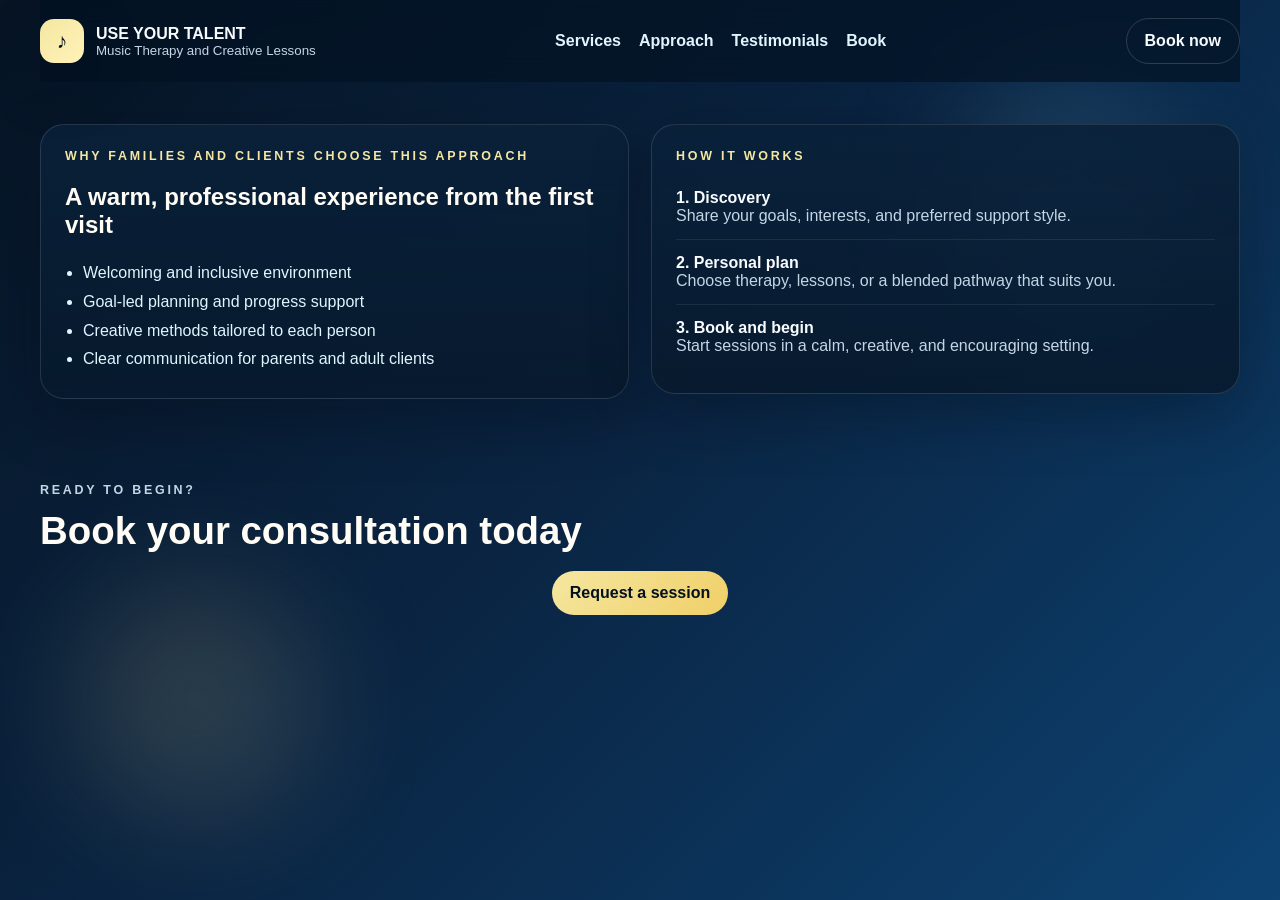
==== approach.html @ 0e7705f2 "Refactor: Move Services, Approach, Reviews, and Booking to separate pages" ====
<!DOCTYPE html>
<html lang="en">
  <head>
    <meta charset="UTF-8" />
    <meta name="viewport" content="width=device-width, initial-scale=1.0" />
    <title>Our Approach | USE YOUR TALENT | Music Therapy and Lessons</title>
    <meta
      name="description"
      content="Learn about our warm, professional approach to music therapy and lessons."
    />
    <link rel="stylesheet" href="styles.css" />
  </head>
  <body>
    <div class="page-shell">
      <header class="site-header">
        <a class="brand" href="index.html" aria-label="Use Your Talent home">
          <span class="brand-mark">♪</span>
          <span>
            <strong>USE YOUR TALENT</strong>
            <small>Music Therapy and Creative Lessons</small>
          </span>
        </a>

        <nav class="nav">
          <a href="services.html">Services</a>
          <a href="approach.html">Approach</a>
          <a href="reviews.html">Testimonials</a>
          <a href="booking.html">Book</a>
        </nav>

        <a class="button ghost" href="booking.html">Book now</a>
      </header>

      <main id="top">
        <section class="section two-column" id="approach">
          <div class="card feature-panel">
            <p class="eyebrow">Why families and clients choose this approach</p>
            <h2>A warm, professional experience from the first visit</h2>
            <ul class="check-list">
              <li>Welcoming and inclusive environment</li>
              <li>Goal-led planning and progress support</li>
              <li>Creative methods tailored to each person</li>
              <li>Clear communication for parents and adult clients</li>
            </ul>
          </div>

          <div class="card process-panel">
            <p class="eyebrow">How it works</p>
            <div class="step">
              <strong>1. Discovery</strong>
              <span>Share your goals, interests, and preferred support style.</span>
            </div>
            <div class="step">
              <strong>2. Personal plan</strong>
              <span>Choose therapy, lessons, or a blended pathway that suits you.</span>
            </div>
            <div class="step">
              <strong>3. Book and begin</strong>
              <span>Start sessions in a calm, creative, and encouraging setting.</span>
            </div>
          </div>
        </section>

        <section class="section">
          <div class="section-heading">
            <p class="eyebrow">Ready to begin?</p>
            <h2>Book your consultation today</h2>
          </div>
          <div style="text-align: center;">
            <a class="button primary" href="booking.html">Request a session</a>
          </div>
        </section>
      </main>
    </div>
  </body>
</html>
---- styles.css ----
:root {
  color-scheme: dark;
  --navy: #07182c;
  --navy-deep: #03111f;
  --ocean: #0b5fa5;
  --ocean-soft: #84d8ff;
  --mist: #dff6ff;
  --sun: #f5e7a1;
  --sun-deep: #f0cf67;
  --text: #f8fcff;
  --muted: #c4d6e6;
  --panel: rgba(8, 29, 52, 0.82);
  --border: rgba(255, 255, 255, 0.12);
  --shadow: 0 20px 60px rgba(1, 10, 20, 0.32);
}

* {
  box-sizing: border-box;
}

html {
  scroll-behavior: smooth;
}

body {
  margin: 0;
  min-height: 100vh;
  font-family: "Trebuchet MS", "Segoe UI", Arial, sans-serif;
  color: var(--text);
  background:
    radial-gradient(circle at top left, rgba(132, 216, 255, 0.2), transparent 0 30%),
    radial-gradient(circle at bottom right, rgba(245, 231, 161, 0.16), transparent 0 28%),
    linear-gradient(135deg, #061424 0%, #0a2442 48%, #0d4271 100%);
}

body::before,
body::after {
  content: "";
  position: fixed;
  inset: auto;
  border-radius: 50%;
  filter: blur(60px);
  pointer-events: none;
  z-index: 0;
}

body::before {
  width: 220px;
  height: 220px;
  top: 90px;
  right: 8%;
  background: rgba(132, 216, 255, 0.18);
}

body::after {
  width: 240px;
  height: 240px;
  bottom: 80px;
  left: 6%;
  background: rgba(245, 231, 161, 0.14);
}

.page-shell {
  position: relative;
  z-index: 1;
  width: min(1200px, calc(100% - 32px));
  margin: 0 auto;
  padding-bottom: 48px;
}

.site-header {
  display: flex;
  align-items: center;
  justify-content: space-between;
  gap: 18px;
  padding: 18px 0;
  position: sticky;
  top: 0;
  background: rgba(4, 19, 35, 0.72);
  backdrop-filter: blur(12px);
  z-index: 5;
}

.brand {
  display: inline-flex;
  gap: 12px;
  align-items: center;
  text-decoration: none;
  color: var(--text);
}

.brand strong,
.brand small {
  display: block;
}

.brand small {
  color: var(--muted);
}

.brand-mark {
  width: 44px;
  height: 44px;
  display: grid;
  place-items: center;
  border-radius: 14px;
  background: linear-gradient(135deg, var(--sun), #fff2b8);
  color: var(--navy-deep);
  font-size: 1.3rem;
  font-weight: 700;
  box-shadow: var(--shadow);
}

.nav {
  display: flex;
  flex-wrap: wrap;
  gap: 18px;
}

.nav a {
  color: var(--mist);
  text-decoration: none;
  font-weight: 600;
}

.section {
  padding: 42px 0;
}

.compact {
  padding-top: 12px;
}

.hero {
  display: grid;
  grid-template-columns: 1.2fr 0.8fr;
  gap: 24px;
  align-items: center;
  padding-top: 34px;
}

.hero-copy h1 {
  margin: 0 0 16px;
  font-size: clamp(2.7rem, 5vw, 4.6rem);
  line-height: 1.04;
}

.lead {
  max-width: 60ch;
  color: var(--muted);
  font-size: 1.08rem;
  line-height: 1.7;
}

.eyebrow {
  margin: 0 0 12px;
  text-transform: uppercase;
  letter-spacing: 0.22em;
  color: var(--sun);
  font-size: 0.78rem;
  font-weight: 700;
}

.hero-actions,
.booking-points {
  display: flex;
  flex-wrap: wrap;
  gap: 12px;
  margin: 24px 0;
}

.hero-list,
.check-list {
  margin: 20px 0 0;
  padding-left: 18px;
  color: var(--mist);
  line-height: 1.8;
}

.card {
  background: linear-gradient(180deg, rgba(10, 33, 58, 0.92), rgba(7, 25, 44, 0.88));
  border: 1px solid var(--border);
  border-radius: 24px;
  padding: 24px;
  box-shadow: var(--shadow);
}

.hero-panel {
  padding: 28px;
}

.panel-tag {
  display: inline-block;
  margin: 0 0 10px;
  padding: 8px 12px;
  border-radius: 999px;
  background: rgba(245, 231, 161, 0.16);
  color: var(--sun);
  font-size: 0.82rem;
  font-weight: 700;
}

.mini-grid {
  display: grid;
  gap: 14px;
  margin: 18px 0 22px;
}

.mini-grid div {
  padding: 14px;
  border-radius: 16px;
  background: rgba(255, 255, 255, 0.04);
}

.mini-grid span,
.stat-card span,
.step span,
.form-note,
.section-heading p,
.service-card p,
.quote-card cite {
  display: block;
  color: var(--muted);
}

.stats,
.services-grid,
.testimonial-grid {
  display: grid;
  gap: 18px;
}

.stats {
  grid-template-columns: repeat(3, 1fr);
}

.services-grid {
  grid-template-columns: repeat(3, 1fr);
}

.stat-card strong,
.service-card h3,
.booking-copy h2,
.section-heading h2,
.feature-panel h2 {
  color: #fffdf5;
}

.section-heading {
  margin-bottom: 18px;
}

.section-heading h2 {
  margin: 0 0 10px;
  font-size: clamp(1.8rem, 3vw, 2.8rem);
}

.two-column,
.booking-wrap {
  display: grid;
  grid-template-columns: repeat(2, 1fr);
  gap: 22px;
  align-items: start;
}

.step {
  padding: 14px 0;
  border-bottom: 1px solid rgba(255, 255, 255, 0.08);
}

.step:last-child {
  border-bottom: 0;
}

.quote-card {
  margin: 0;
  font-size: 1rem;
  line-height: 1.8;
}

.quote-card cite {
  margin-top: 14px;
  font-style: normal;
}

.booking-points span {
  padding: 10px 14px;
  border-radius: 999px;
  background: rgba(132, 216, 255, 0.12);
  color: var(--mist);
  border: 1px solid rgba(132, 216, 255, 0.22);
}

.booking-form {
  padding: 24px;
}

.form-grid {
  display: grid;
  grid-template-columns: repeat(2, 1fr);
  gap: 14px;
}

label {
  display: grid;
  gap: 8px;
  font-weight: 600;
  color: var(--mist);
}

input,
select,
textarea {
  width: 100%;
  border: 1px solid rgba(255, 255, 255, 0.12);
  border-radius: 14px;
  background: rgba(2, 15, 29, 0.72);
  color: var(--text);
  padding: 13px 14px;
  font: inherit;
}

input::placeholder,
textarea::placeholder {
  color: #a8bfd1;
}

.full-width,
.full {
  grid-column: 1 / -1;
  width: 100%;
}

.hidden-field {
  display: none;
}

.button {
  display: inline-flex;
  align-items: center;
  justify-content: center;
  gap: 8px;
  border: 0;
  border-radius: 999px;
  padding: 13px 18px;
  font-weight: 800;
  text-decoration: none;
  cursor: pointer;
  transition: transform 0.2s ease, opacity 0.2s ease;
}

.button:hover {
  transform: translateY(-1px);
  opacity: 0.96;
}

.primary {
  color: var(--navy-deep);
  background: linear-gradient(135deg, var(--sun), var(--sun-deep));
}

.secondary,
.ghost {
  color: var(--text);
  background: transparent;
  border: 1px solid rgba(255, 255, 255, 0.16);
}

.form-note {
  margin: 12px 0 0;
}

@media (max-width: 920px) {
  .hero,
  .stats,
  .services-grid,
  .two-column,
  .booking-wrap,
  .form-grid {
    grid-template-columns: 1fr;
  }

  .site-header {
    flex-direction: column;
    align-items: flex-start;
  }
}

@media (max-width: 640px) {
  .page-shell {
    width: min(100% - 18px, 1200px);
  }

  .card {
    padding: 18px;
  }

  .hero-copy h1 {
    font-size: 2.3rem;
  }

  .nav {
    gap: 12px;
  }
}
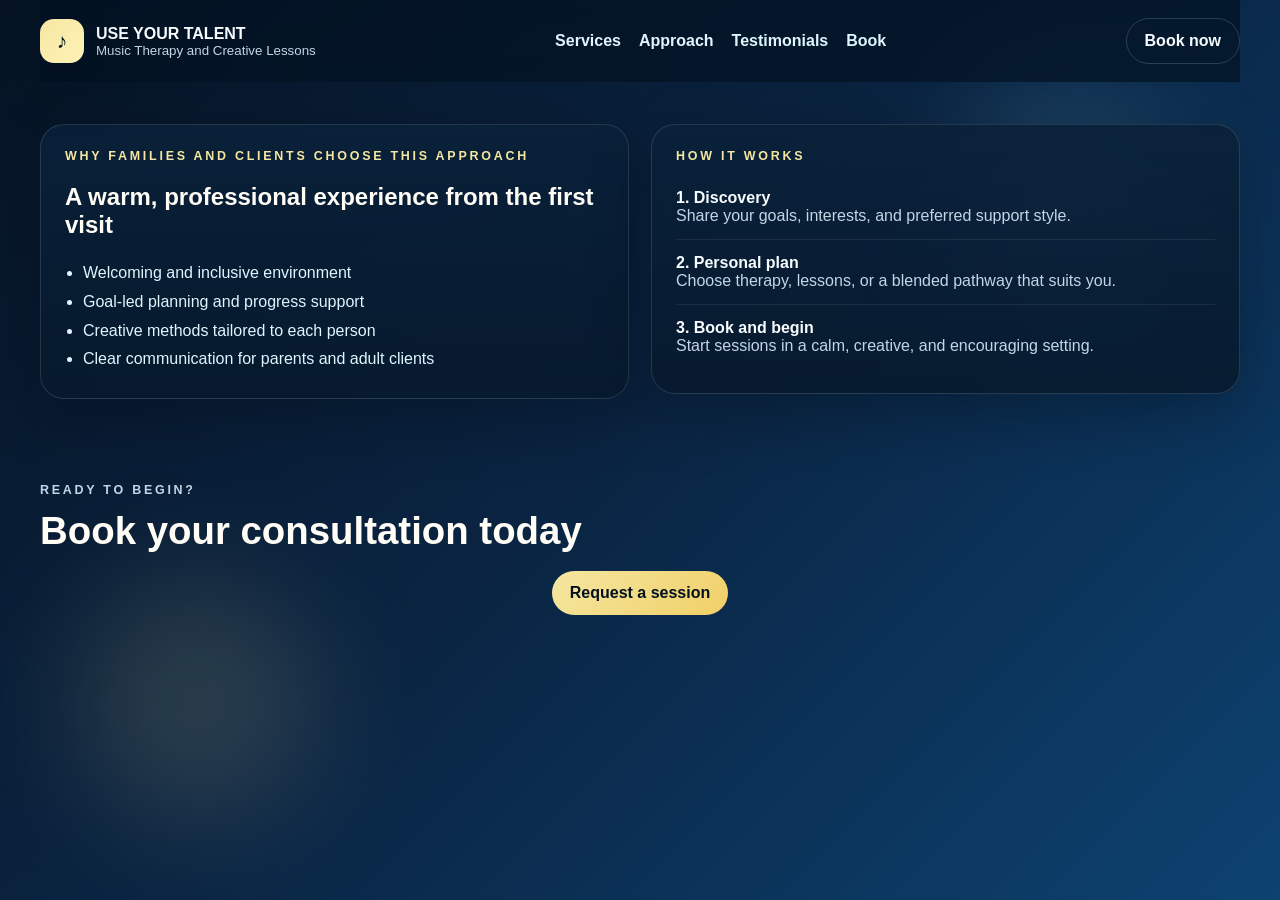
==== commit 741e69ea: "Switch to permanent logo file in header across all pages" ====
--- a/approach.html
+++ b/approach.html
@@ -14,7 +14,10 @@
     <div class="page-shell">
       <header class="site-header">
         <a class="brand" href="index.html" aria-label="Use Your Talent home">
-          <span class="brand-mark">♪</span>
+          <span class="brand-mark">
+            <span class="brand-fallback" aria-hidden="true">♪</span>
+            <img src="logo.png" alt="Use Your Talent logo" class="brand-logo" onerror="this.style.display='none'" />
+          </span>
           <span>
             <strong>USE YOUR TALENT</strong>
             <small>Music Therapy and Creative Lessons</small>
@@ -31,8 +34,8 @@
         <a class="button ghost" href="booking.html">Book now</a>
       </header>
 
-      <main id="top">
-        <section class="section two-column" id="approach">
+      <main>
+        <section class="section two-column">
           <div class="card feature-panel">
             <p class="eyebrow">Why families and clients choose this approach</p>
             <h2>A warm, professional experience from the first visit</h2>
@@ -66,7 +69,7 @@
             <p class="eyebrow">Ready to begin?</p>
             <h2>Book your consultation today</h2>
           </div>
-          <div style="text-align: center;">
+          <div class="center-actions">
             <a class="button primary" href="booking.html">Request a session</a>
           </div>
         </section>
--- a/styles.css
+++ b/styles.css
@@ -102,6 +102,8 @@
   width: 44px;
   height: 44px;
   display: grid;
+  position: relative;
+  overflow: hidden;
   place-items: center;
   border-radius: 14px;
   background: linear-gradient(135deg, var(--sun), #fff2b8);
@@ -109,6 +111,22 @@
   font-size: 1.3rem;
   font-weight: 700;
   box-shadow: var(--shadow);
+}
+
+.brand-fallback {
+  display: grid;
+  place-items: center;
+  width: 100%;
+  height: 100%;
+}
+
+.brand-logo {
+  position: absolute;
+  inset: 0;
+  width: 100%;
+  height: 100%;
+  object-fit: contain;
+  border-radius: 10px;
 }
 
 .nav {
@@ -248,6 +266,10 @@
 
 .section-heading {
   margin-bottom: 18px;
+}
+
+.center-actions {
+  text-align: center;
 }
 
 .section-heading h2 {
